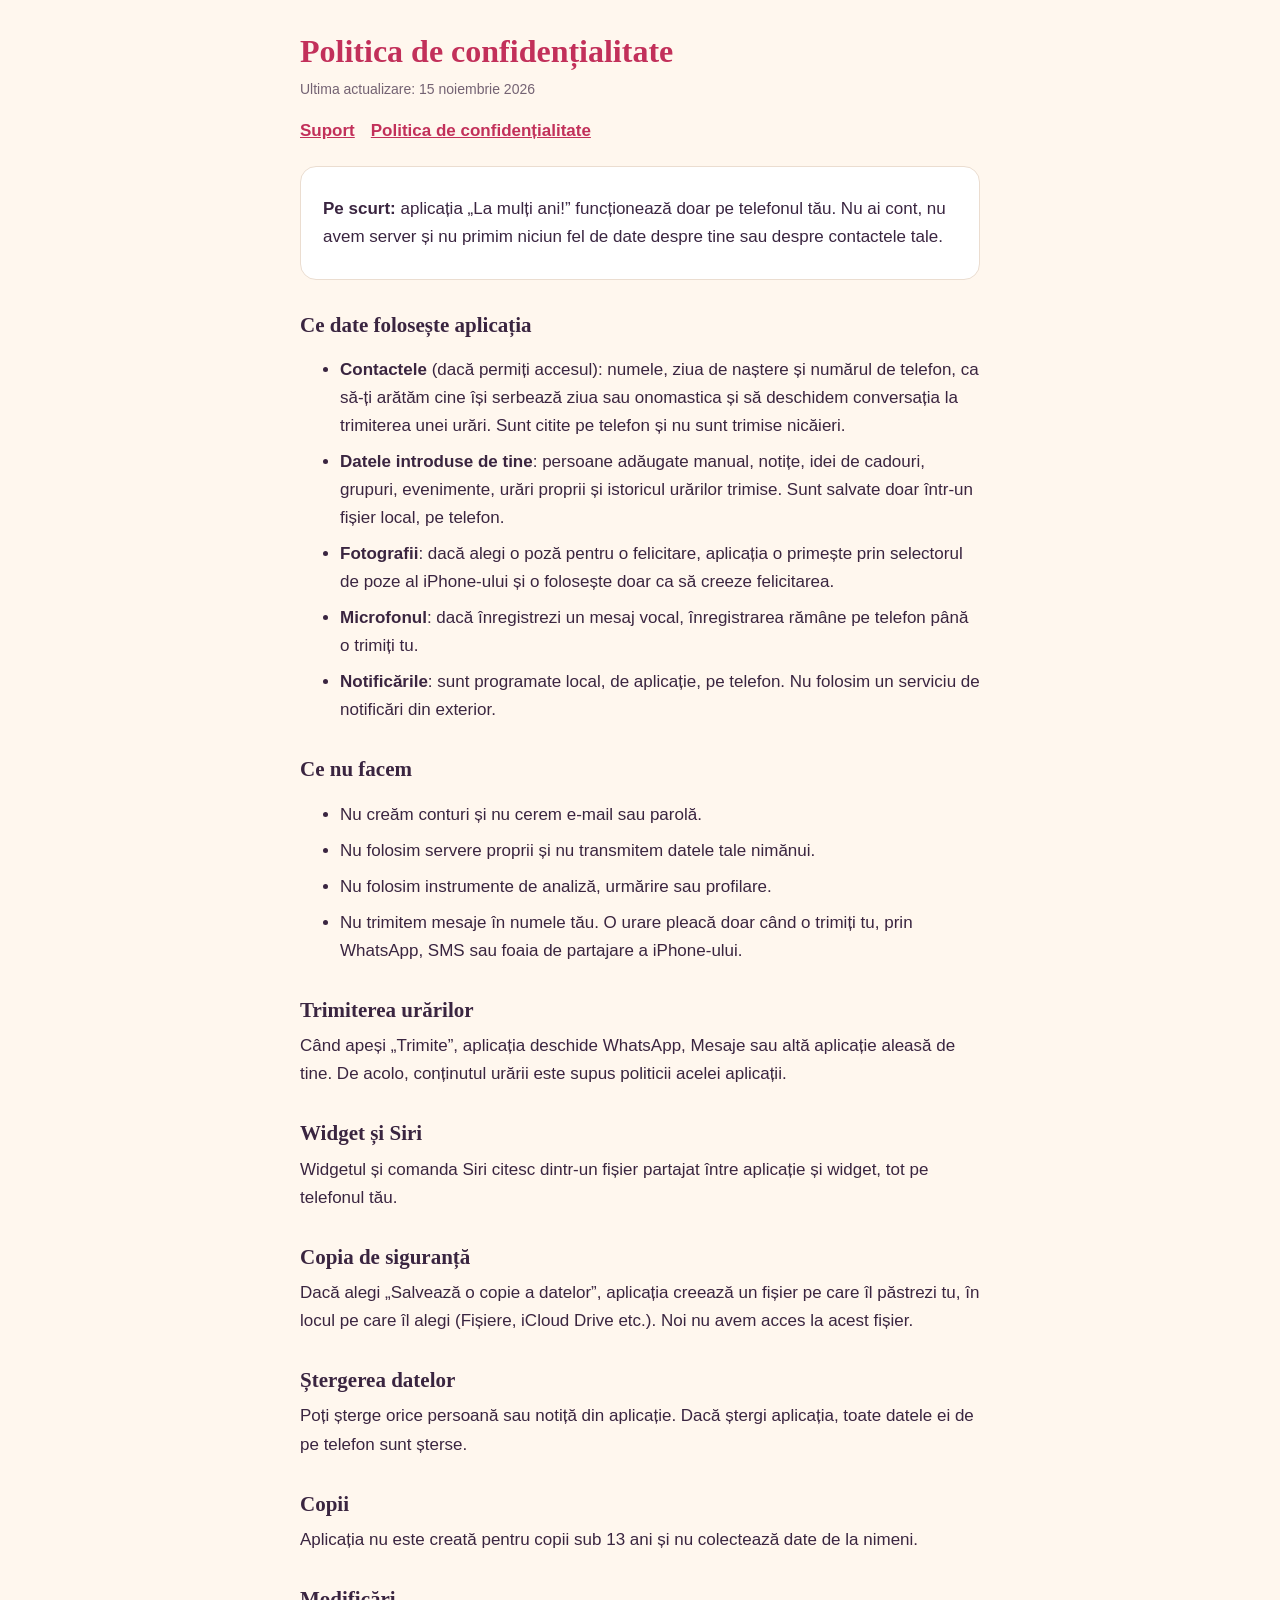
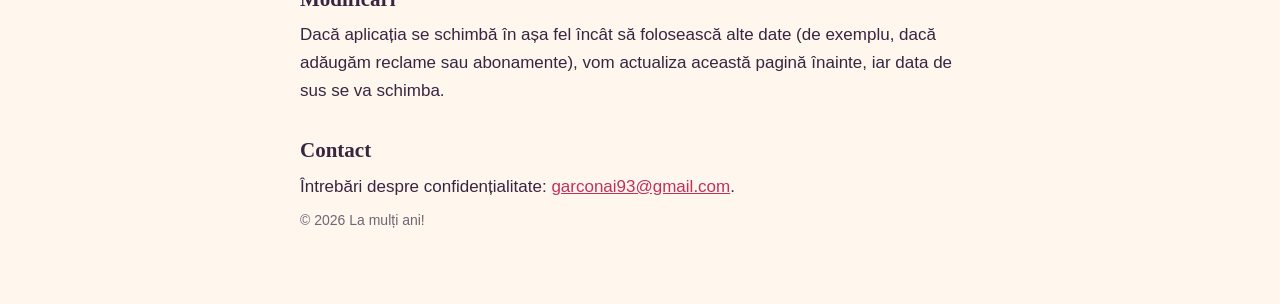
==== privacy.html @ 85b7d26b "Pagini de suport și politica de confidențialitate Co-Authored-By: Claude Sonnet 5.5 <noreply@anthrop" ====
<!DOCTYPE html>
<html lang="ro">
<head>
<meta charset="utf-8">
<meta name="viewport" content="width=device-width, initial-scale=1">
<title>La mulți ani! – Politica de confidențialitate</title>
<link rel="stylesheet" href="style.css">
</head>
<body>
<main>
<h1>Politica de confidențialitate</h1>
<p class="muted">Ultima actualizare: 15 noiembrie 2026</p>
<nav><a href="index.html">Suport</a><a href="privacy.html">Politica de confidențialitate</a></nav>

<div class="card">
<p><strong>Pe scurt:</strong> aplicația „La mulți ani!” funcționează doar pe telefonul tău. Nu ai cont, nu avem server și nu primim niciun fel de date despre tine sau despre contactele tale.</p>
</div>

<h2>Ce date folosește aplicația</h2>
<ul>
<li><strong>Contactele</strong> (dacă permiți accesul): numele, ziua de naștere și numărul de telefon, ca să-ți arătăm cine își serbează ziua sau onomastica și să deschidem conversația la trimiterea unei urări. Sunt citite pe telefon și nu sunt trimise nicăieri.</li>
<li><strong>Datele introduse de tine</strong>: persoane adăugate manual, notițe, idei de cadouri, grupuri, evenimente, urări proprii și istoricul urărilor trimise. Sunt salvate doar într-un fișier local, pe telefon.</li>
<li><strong>Fotografii</strong>: dacă alegi o poză pentru o felicitare, aplicația o primește prin selectorul de poze al iPhone-ului și o folosește doar ca să creeze felicitarea.</li>
<li><strong>Microfonul</strong>: dacă înregistrezi un mesaj vocal, înregistrarea rămâne pe telefon până o trimiți tu.</li>
<li><strong>Notificările</strong>: sunt programate local, de aplicație, pe telefon. Nu folosim un serviciu de notificări din exterior.</li>
</ul>

<h2>Ce nu facem</h2>
<ul>
<li>Nu creăm conturi și nu cerem e-mail sau parolă.</li>
<li>Nu folosim servere proprii și nu transmitem datele tale nimănui.</li>
<li>Nu folosim instrumente de analiză, urmărire sau profilare.</li>
<li>Nu trimitem mesaje în numele tău. O urare pleacă doar când o trimiți tu, prin WhatsApp, SMS sau foaia de partajare a iPhone-ului.</li>
</ul>

<h2>Trimiterea urărilor</h2>
<p>Când apeși „Trimite”, aplicația deschide WhatsApp, Mesaje sau altă aplicație aleasă de tine. De acolo, conținutul urării este supus politicii acelei aplicații.</p>

<h2>Widget și Siri</h2>
<p>Widgetul și comanda Siri citesc dintr-un fișier partajat între aplicație și widget, tot pe telefonul tău.</p>

<h2>Copia de siguranță</h2>
<p>Dacă alegi „Salvează o copie a datelor”, aplicația creează un fișier pe care îl păstrezi tu, în locul pe care îl alegi (Fișiere, iCloud Drive etc.). Noi nu avem acces la acest fișier.</p>

<h2>Ștergerea datelor</h2>
<p>Poți șterge orice persoană sau notiță din aplicație. Dacă ștergi aplicația, toate datele ei de pe telefon sunt șterse.</p>

<h2>Copii</h2>
<p>Aplicația nu este creată pentru copii sub 13 ani și nu colectează date de la nimeni.</p>

<h2>Modificări</h2>
<p>Dacă aplicația se schimbă în așa fel încât să folosească alte date (de exemplu, dacă adăugăm reclame sau abonamente), vom actualiza această pagină înainte, iar data de sus se va schimba.</p>

<h2>Contact</h2>
<p>Întrebări despre confidențialitate: <a href="mailto:garconai93@gmail.com">garconai93@gmail.com</a>.</p>

<p class="muted">© 2026 La mulți ani!</p>
</main>
</body>
</html>
---- style.css ----
:root{--bg:#FFF7EE;--card:#fff;--text:#3A2540;--accent:#C2305A;--line:#EBDDD0}
*{box-sizing:border-box}
body{margin:0;background:var(--bg);color:var(--text);font:17px/1.65 -apple-system,BlinkMacSystemFont,"Segoe UI",Roboto,sans-serif}
main{max-width:720px;margin:0 auto;padding:32px 20px 64px}
h1{font:700 32px/1.2 Georgia,serif;color:var(--accent);margin:0 0 8px}
h2{font:700 21px/1.3 Georgia,serif;margin:32px 0 8px}
p,li{margin:8px 0}
a{color:var(--accent)}
.card{background:var(--card);border:1px solid var(--line);border-radius:16px;padding:20px 22px;margin:20px 0}
.muted{opacity:.7;font-size:14px}
nav{margin:16px 0 8px}
nav a{margin-right:16px;font-weight:600}
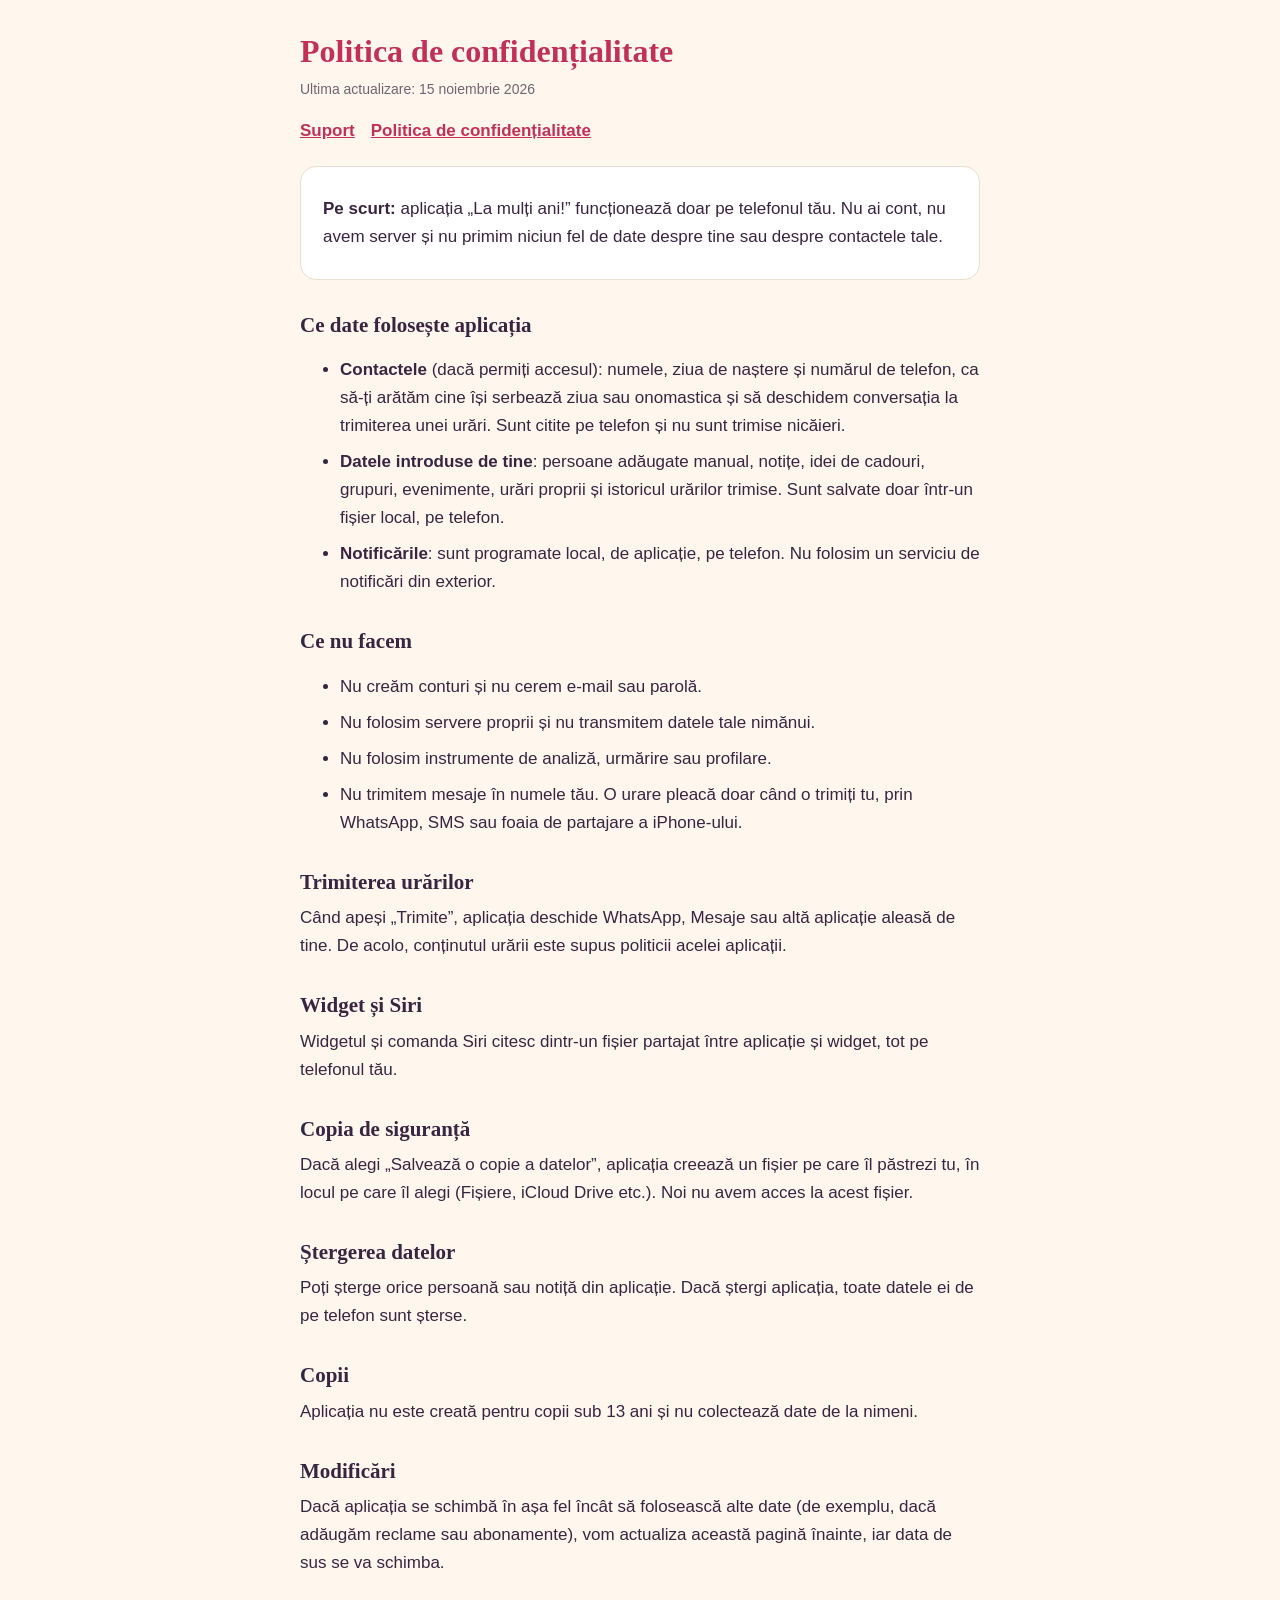
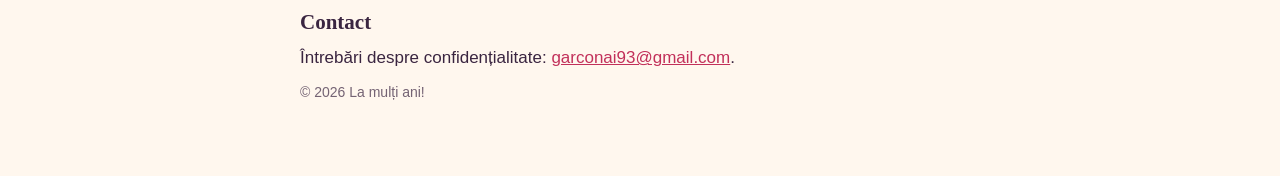
==== commit e2346b85: "Privacy: scoate mențiunile despre funcții ascunse în v1; plan Pro Co-Authored-By: Claude Sonnet 5.5 " ====
--- a/privacy.html
+++ b/privacy.html
@@ -20,8 +20,6 @@
 <ul>
 <li><strong>Contactele</strong> (dacă permiți accesul): numele, ziua de naștere și numărul de telefon, ca să-ți arătăm cine își serbează ziua sau onomastica și să deschidem conversația la trimiterea unei urări. Sunt citite pe telefon și nu sunt trimise nicăieri.</li>
 <li><strong>Datele introduse de tine</strong>: persoane adăugate manual, notițe, idei de cadouri, grupuri, evenimente, urări proprii și istoricul urărilor trimise. Sunt salvate doar într-un fișier local, pe telefon.</li>
-<li><strong>Fotografii</strong>: dacă alegi o poză pentru o felicitare, aplicația o primește prin selectorul de poze al iPhone-ului și o folosește doar ca să creeze felicitarea.</li>
-<li><strong>Microfonul</strong>: dacă înregistrezi un mesaj vocal, înregistrarea rămâne pe telefon până o trimiți tu.</li>
 <li><strong>Notificările</strong>: sunt programate local, de aplicație, pe telefon. Nu folosim un serviciu de notificări din exterior.</li>
 </ul>
 
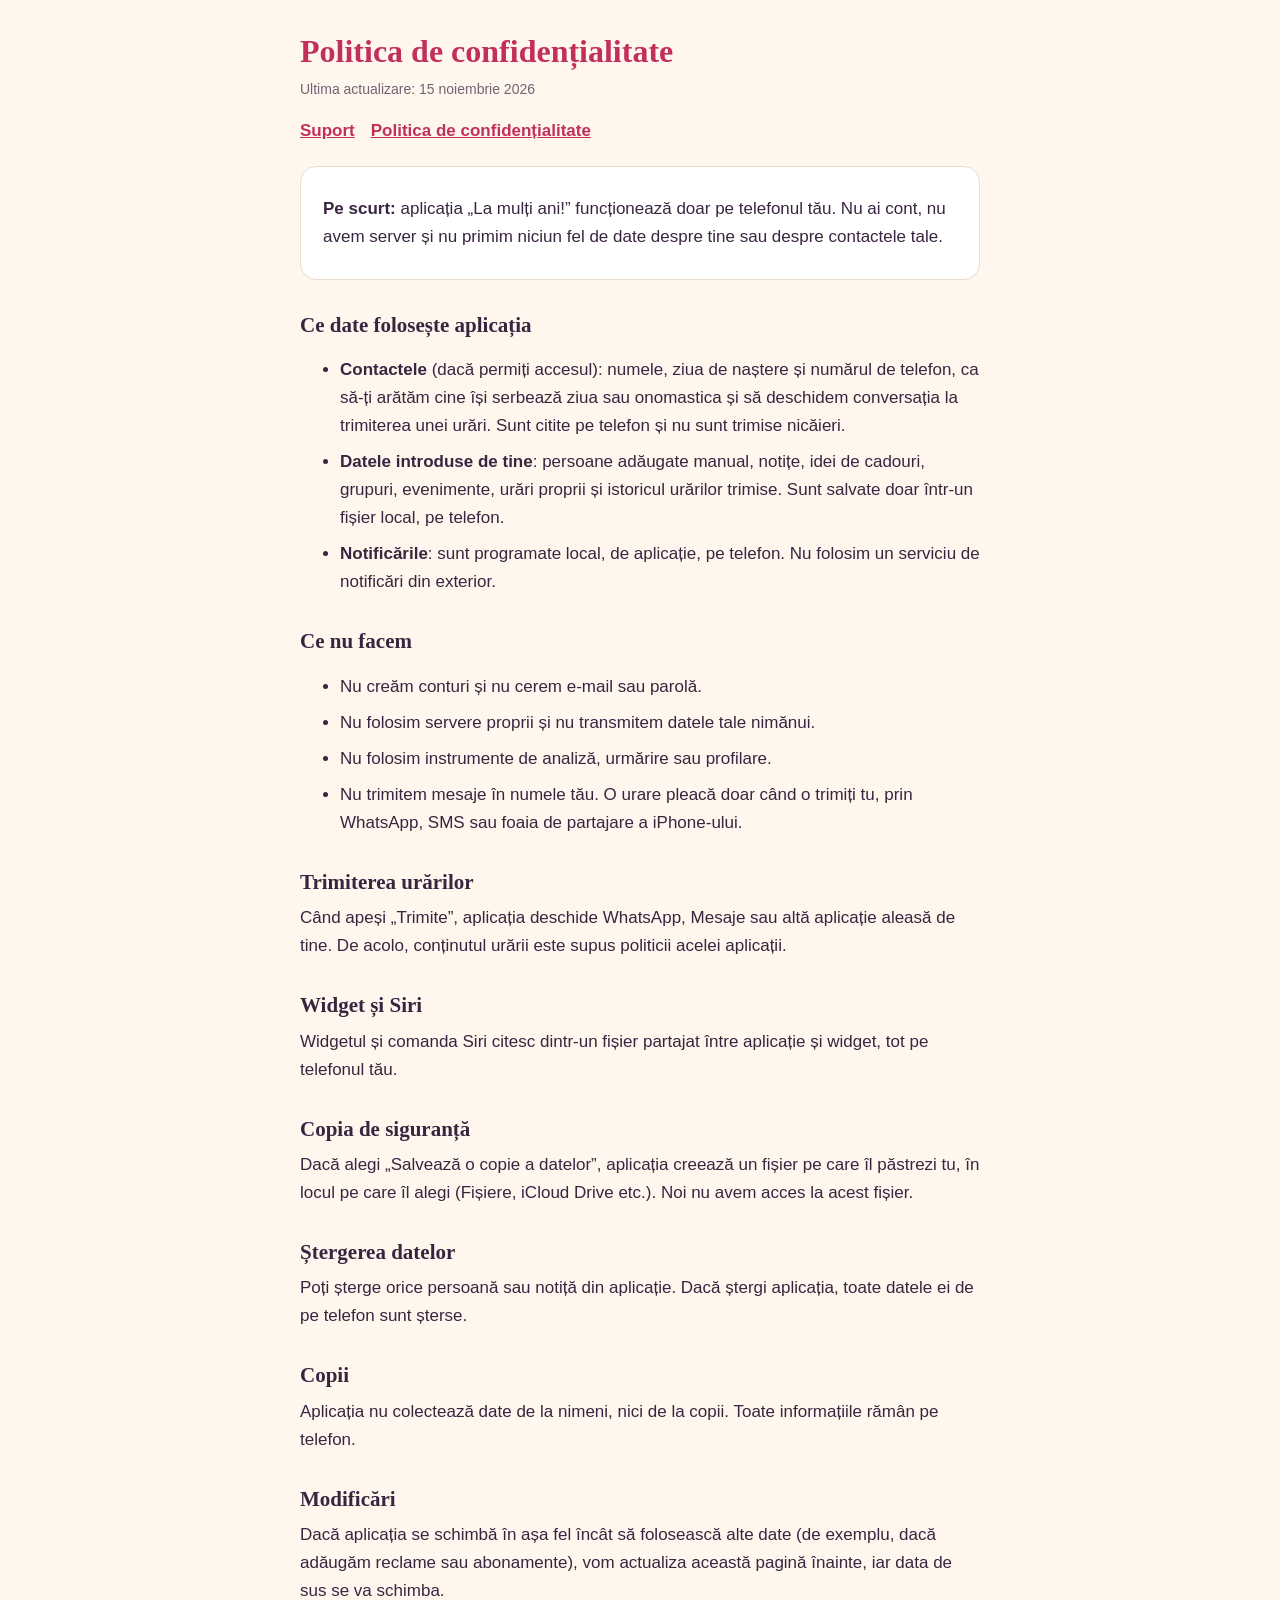
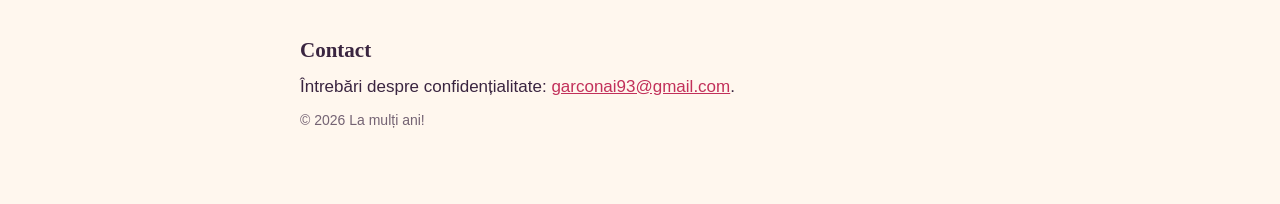
==== commit 1dbf6417: "Privacy: scoate limita de 13 ani Co-Authored-By: Claude Sonnet 5.5 <noreply@anthropic.com> Claude-Se" ====
--- a/privacy.html
+++ b/privacy.html
@@ -44,7 +44,7 @@
 <p>Poți șterge orice persoană sau notiță din aplicație. Dacă ștergi aplicația, toate datele ei de pe telefon sunt șterse.</p>
 
 <h2>Copii</h2>
-<p>Aplicația nu este creată pentru copii sub 13 ani și nu colectează date de la nimeni.</p>
+<p>Aplicația nu colectează date de la nimeni, nici de la copii. Toate informațiile rămân pe telefon.</p>
 
 <h2>Modificări</h2>
 <p>Dacă aplicația se schimbă în așa fel încât să folosească alte date (de exemplu, dacă adăugăm reclame sau abonamente), vom actualiza această pagină înainte, iar data de sus se va schimba.</p>
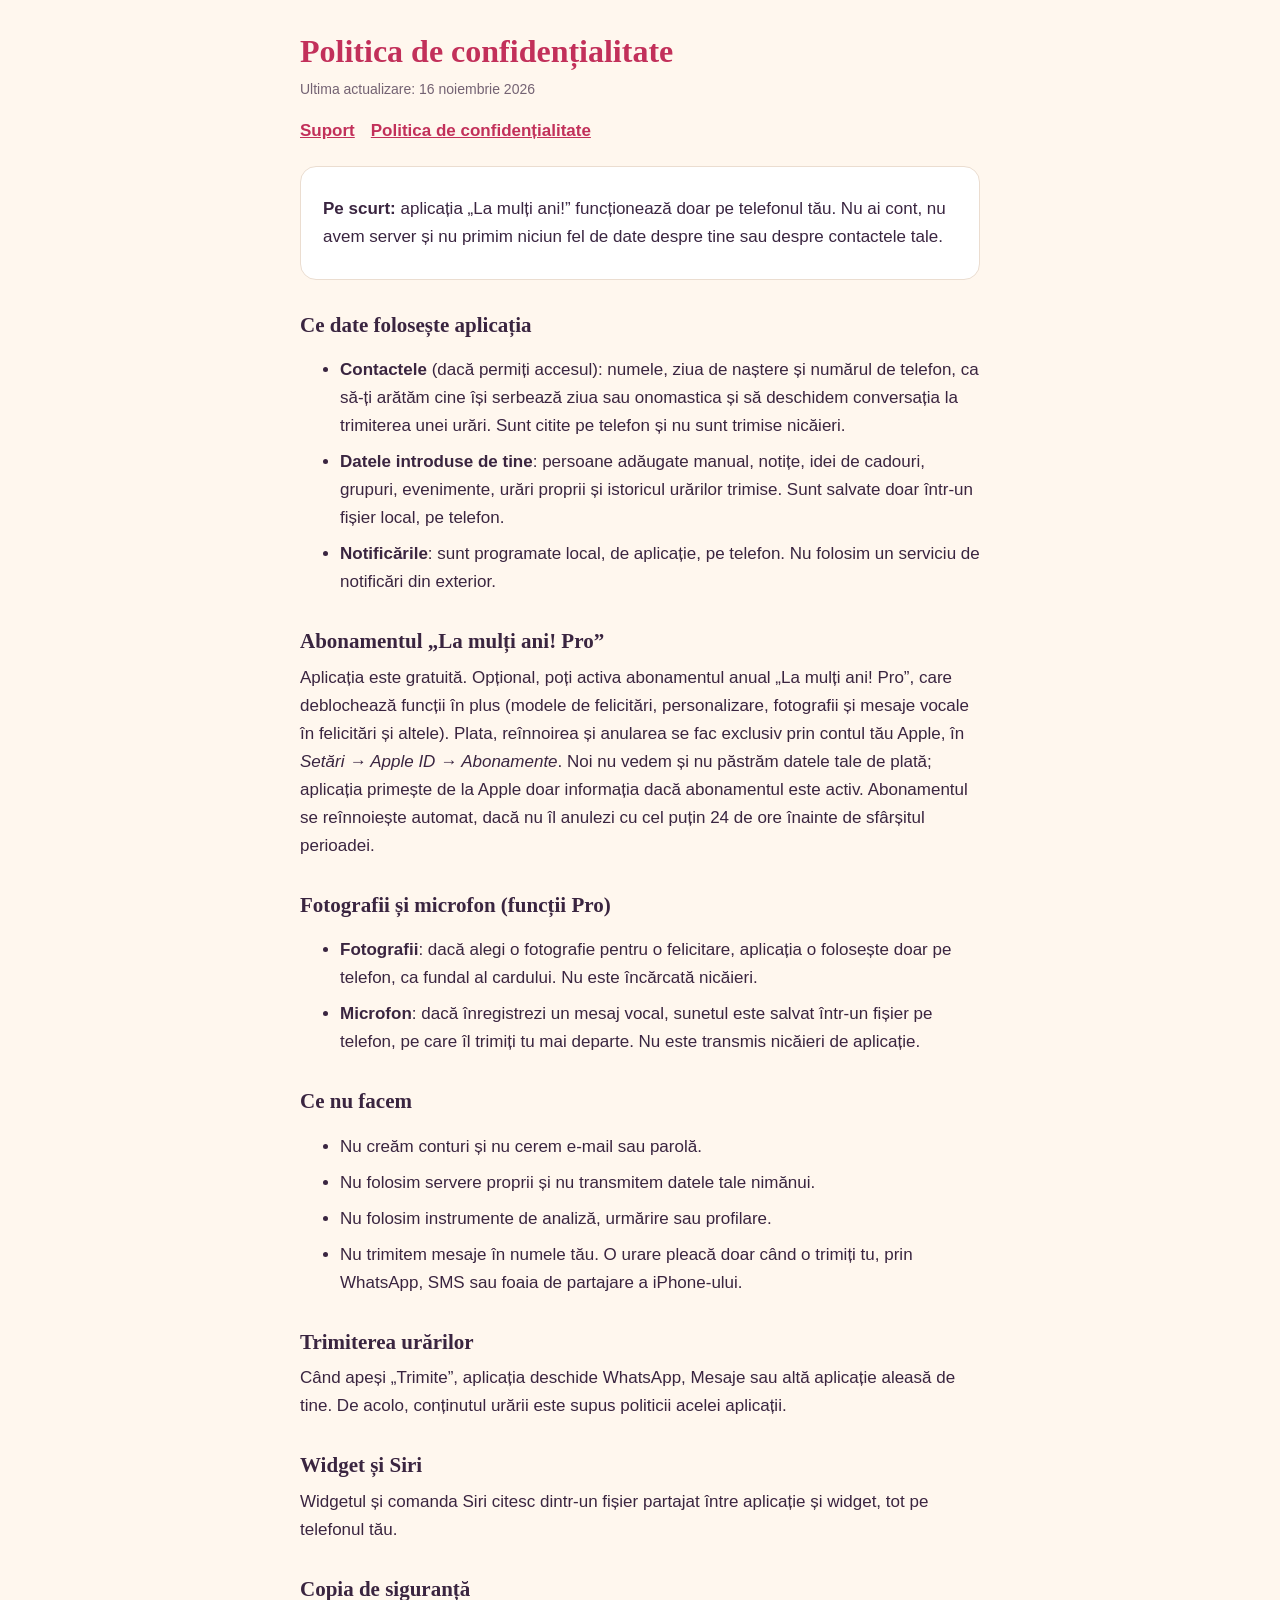
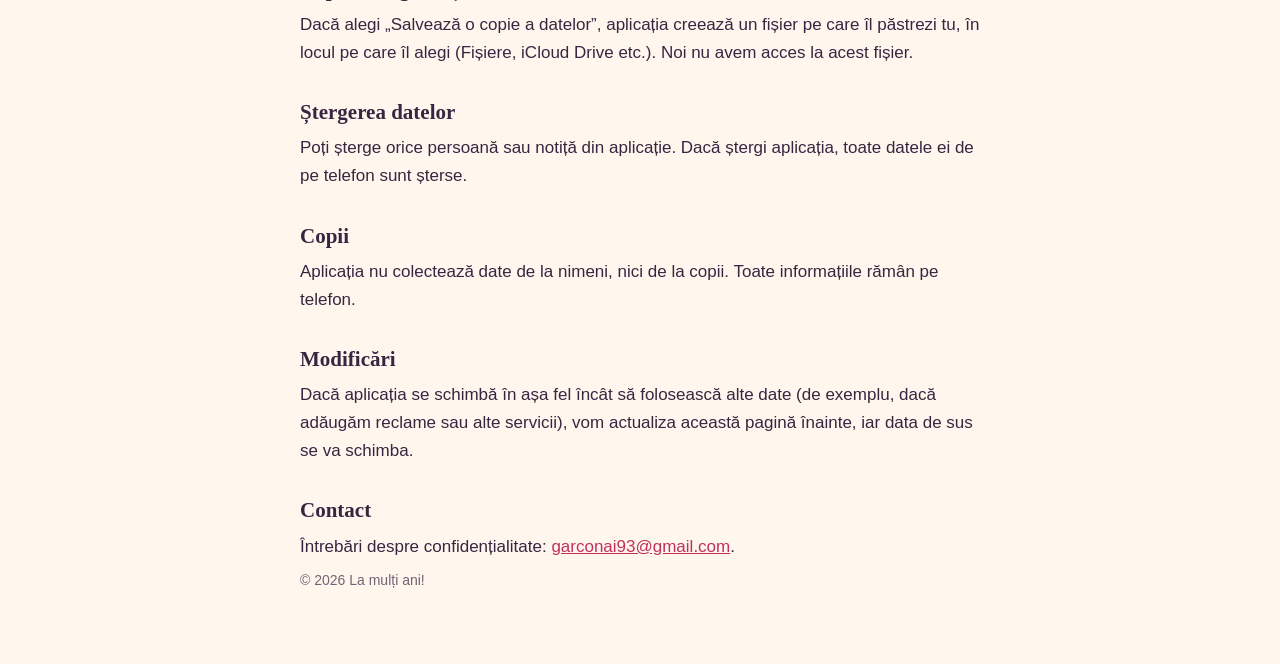
==== commit 7d78ce48: "Pagini: abonamentul Pro, fotografii și microfon Co-Authored-By: Claude Sonnet 5.5 <noreply@anthropic" ====
--- a/privacy.html
+++ b/privacy.html
@@ -9,7 +9,7 @@
 <body>
 <main>
 <h1>Politica de confidențialitate</h1>
-<p class="muted">Ultima actualizare: 15 noiembrie 2026</p>
+<p class="muted">Ultima actualizare: 16 noiembrie 2026</p>
 <nav><a href="index.html">Suport</a><a href="privacy.html">Politica de confidențialitate</a></nav>
 
 <div class="card">
@@ -21,6 +21,15 @@
 <li><strong>Contactele</strong> (dacă permiți accesul): numele, ziua de naștere și numărul de telefon, ca să-ți arătăm cine își serbează ziua sau onomastica și să deschidem conversația la trimiterea unei urări. Sunt citite pe telefon și nu sunt trimise nicăieri.</li>
 <li><strong>Datele introduse de tine</strong>: persoane adăugate manual, notițe, idei de cadouri, grupuri, evenimente, urări proprii și istoricul urărilor trimise. Sunt salvate doar într-un fișier local, pe telefon.</li>
 <li><strong>Notificările</strong>: sunt programate local, de aplicație, pe telefon. Nu folosim un serviciu de notificări din exterior.</li>
+</ul>
+
+<h2>Abonamentul „La mulți ani! Pro”</h2>
+<p>Aplicația este gratuită. Opțional, poți activa abonamentul anual „La mulți ani! Pro”, care deblochează funcții în plus (modele de felicitări, personalizare, fotografii și mesaje vocale în felicitări și altele). Plata, reînnoirea și anularea se fac exclusiv prin contul tău Apple, în <em>Setări → Apple ID → Abonamente</em>. Noi nu vedem și nu păstrăm datele tale de plată; aplicația primește de la Apple doar informația dacă abonamentul este activ. Abonamentul se reînnoiește automat, dacă nu îl anulezi cu cel puțin 24 de ore înainte de sfârșitul perioadei.</p>
+
+<h2>Fotografii și microfon (funcții Pro)</h2>
+<ul>
+<li><strong>Fotografii</strong>: dacă alegi o fotografie pentru o felicitare, aplicația o folosește doar pe telefon, ca fundal al cardului. Nu este încărcată nicăieri.</li>
+<li><strong>Microfon</strong>: dacă înregistrezi un mesaj vocal, sunetul este salvat într-un fișier pe telefon, pe care îl trimiți tu mai departe. Nu este transmis nicăieri de aplicație.</li>
 </ul>
 
 <h2>Ce nu facem</h2>
@@ -47,7 +56,7 @@
 <p>Aplicația nu colectează date de la nimeni, nici de la copii. Toate informațiile rămân pe telefon.</p>
 
 <h2>Modificări</h2>
-<p>Dacă aplicația se schimbă în așa fel încât să folosească alte date (de exemplu, dacă adăugăm reclame sau abonamente), vom actualiza această pagină înainte, iar data de sus se va schimba.</p>
+<p>Dacă aplicația se schimbă în așa fel încât să folosească alte date (de exemplu, dacă adăugăm reclame sau alte servicii), vom actualiza această pagină înainte, iar data de sus se va schimba.</p>
 
 <h2>Contact</h2>
 <p>Întrebări despre confidențialitate: <a href="mailto:garconai93@gmail.com">garconai93@gmail.com</a>.</p>
